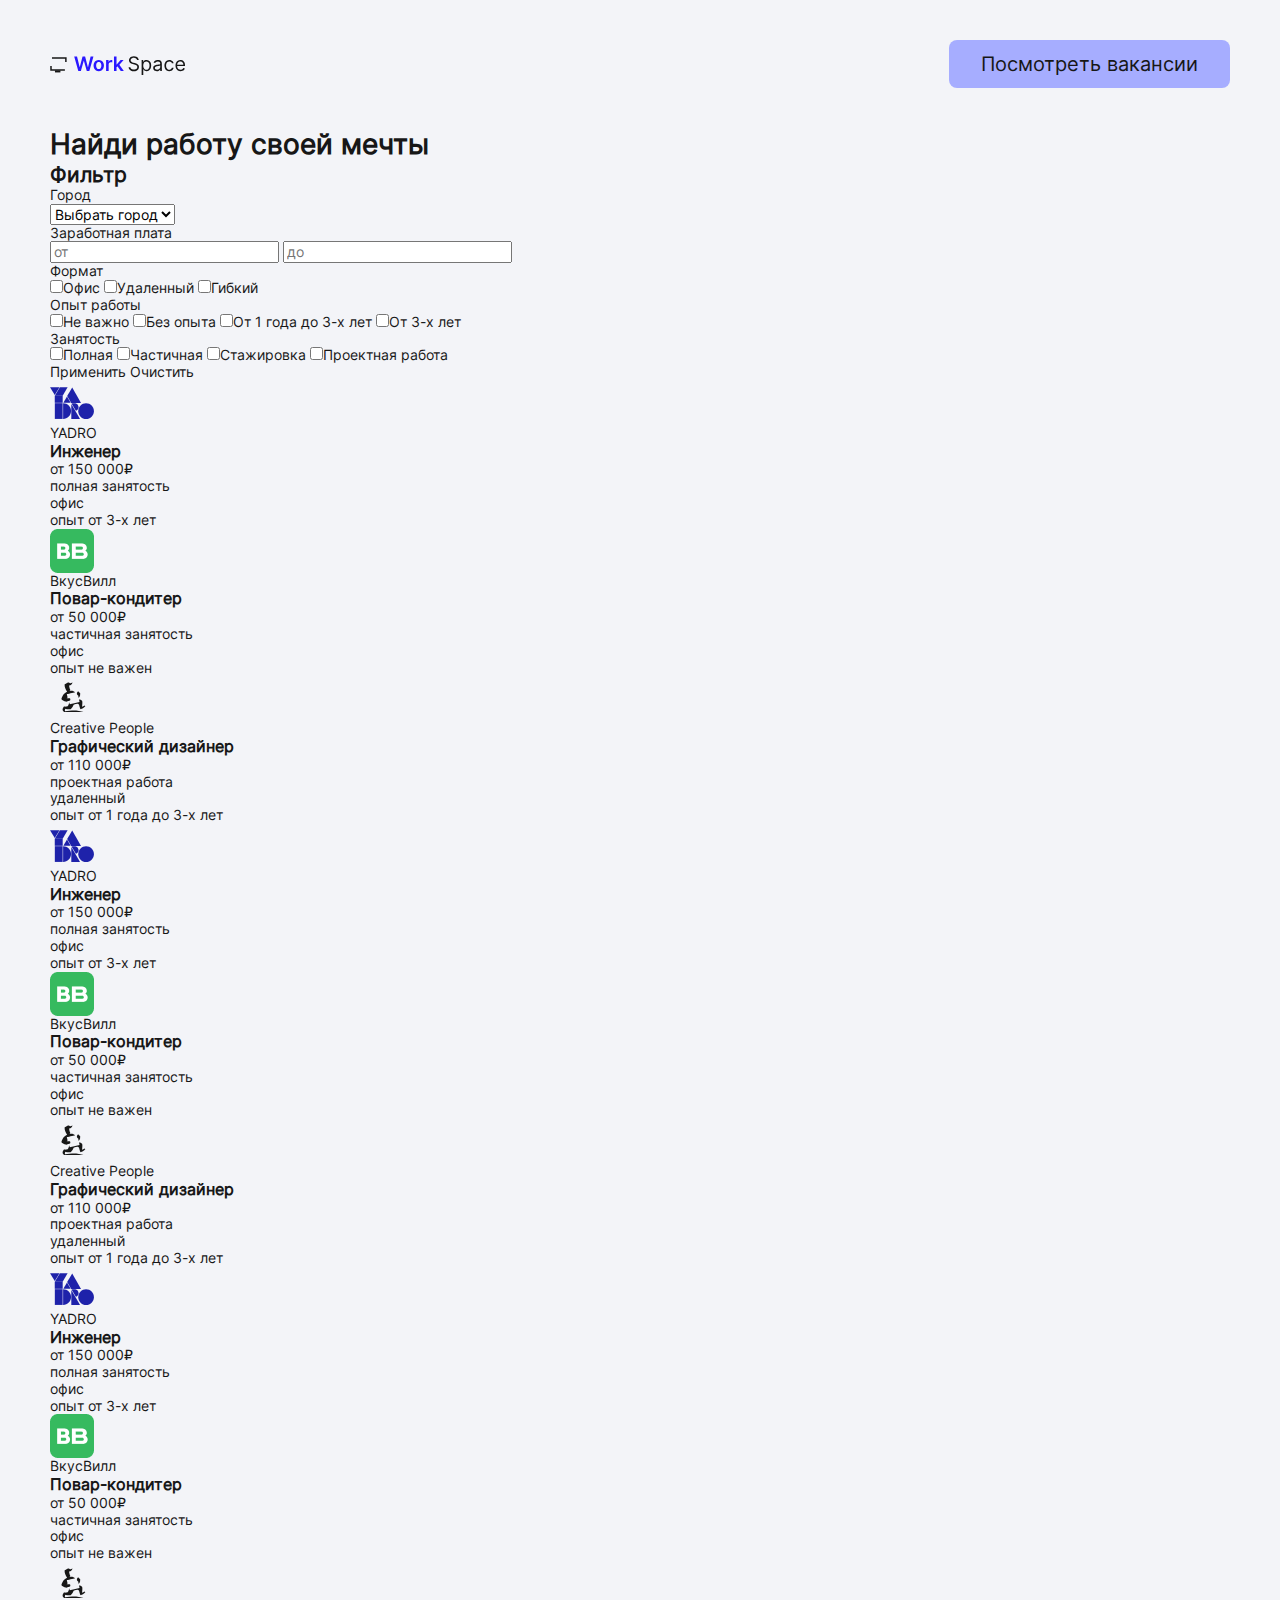
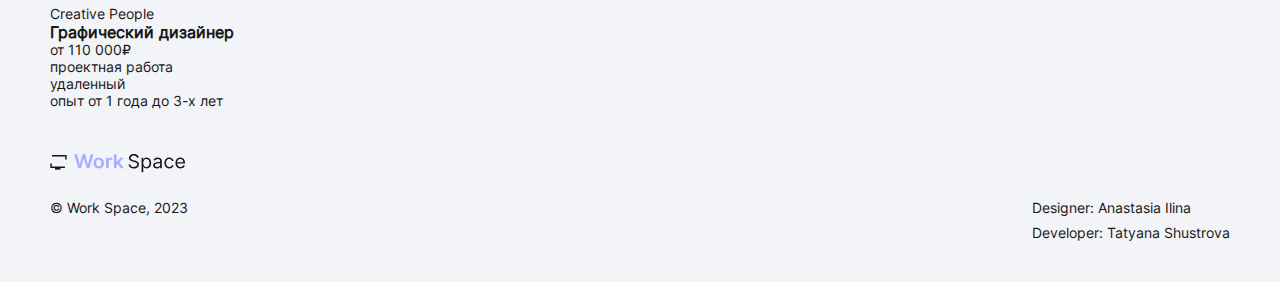
==== index.html @ 15d84088 "first commit" ====
<!DOCTYPE html>
<html lang="en">
<head>
  <meta charset="UTF-8">
  <meta name="viewport" content="width=device-width, initial-scale=1.0">
  <title>Work Space - Найди работу своей мечты</title>
  <link rel="preload" href="./fonts/inter-regular.woff" as="font" crossorigin>
  <link rel="preload" href="./fonts/inter-regular.woff2" as="font" crossorigin>
  <link rel="stylesheet" href="./css/style.css">
  <link rel="stylesheet" href="./js/script.js" defer>
</head>
<body>

  <header class="header">
    <div class="container header__container">
      <img class="header__logo" src="./img/logo.svg" alt="Логотип WorkSpace" width="137" height="24">
      <a class="header__link" href="#vacancies">Посмотреть вакансии</a>
    </div>
  </header>

  <main>
    <section class="hero">
      <div class="container hero__container">
        <h1 class="hero__title">Найди работу <span class="blue-text">своей мечты</span></h1>
      </div>
    </section>

    <div class="vacancies" id="vacancies">
      <div class="container vacancies__container">
        <section class="vacancies__filter filter">
          <h2 class="filter__title">Фильтр</h2>

          <form class="filter__form">
            <fieldset class="filter__fieldset">
              <legend class="filter__legend">Город</legend>
              <select class="filter__select" name="city" id="city">
                <option value="">Выбрать город</option>
                <option>Москва</option>
                <option>Орел</option>
                <option>Королев</option>
                <option>Иркутск</option>
                <option>Калининград</option>
              </select>
            </fieldset>

            <fieldset class="filter__fieldset">
              <legend class="filter__legend">Заработная плата</legend>
              <div class="filter__range">
                <input class="filter__input" type="number" name="pay-from" placeholder="от">
                <input class="filter__input" type="number" name="pay-to" placeholder="до">
              </div>
            </fieldset>

            <div class="filter__checkboxes">
              <fieldset class="filter__fieldset">
                <legend class="filter__legend">Формат</legend>

                <label class="filter__label checkbox">
                  <input class="checkbox__input" type="checkbox" name="format" value="Офис">Офис
                </label>
                <label class="filter__label checkbox">
                  <input class="checkbox__input" type="checkbox" name="format" value="Удаленный">Удаленный
                </label>
                <label class="filter__label checkbox">
                  <input class="checkbox__input" type="checkbox" name="format" value="Гибкий">Гибкий
                </label>
              </fieldset>
  
              <fieldset class="filter__fieldset">
                <legend class="filter__legend">Опыт работы</legend>
  
                <label class="filter__label checkbox">
                  <input class="checkbox__input" type="checkbox" name="experience" value="Не важно">Не важно
                </label>
                <label class="filter__label checkbox">
                  <input class="checkbox__input" type="checkbox" name="experience" value="Без опыта">Без опыта
                </label>
                <label class="filter__label checkbox">
                  <input class="checkbox__input" type="checkbox" name="experience" value="От 1 года до 3-х лет">От 1 года до 3-х лет
                </label>
                <label class="filter__label checkbox">
                  <input class="checkbox__input" type="checkbox" name="experience" value="От 3-х лет">От 3-х лет
                </label>
              </fieldset>
              
              <fieldset class="filter__fieldset">
                <legend class="filter__legend">Занятость</legend>
  
                <label class="filter__label checkbox">
                  <input class="checkbox__input" type="checkbox" name="type" value="Полная">Полная
                </label>
                <label class="filter__label checkbox">
                  <input class="checkbox__input" type="checkbox" name="type" value="Частичная">Частичная
                </label>
                <label class="filter__label checkbox">
                  <input class="checkbox__input" type="checkbox" name="type" value="Стажировка">Стажировка
                </label>
                <label class="filter__label checkbox">
                  <input class="checkbox__input" type="checkbox" name="type" value="Проектная работа">Проектная работа
                </label>
              </fieldset>
            </div>

            <div class="filter__btns">
              <button class="filter__btn" type="submit">Применить</button>
              <button class="filter__reset" type="reset">Очистить</button>
            </div>
          </form>
        </section>

        <section class="vacancies__cards cards">
          <h2 class="cards__title visualy-hidden">Список вакансий</h2>

          <ul class="cards__list">
            <li class="cards__item">
              <article class="vacancy" tabindex="0">
                <img class="vacancy__img" src="./img/yadro.svg" alt="Логотип компании Yadro">
                <p class="vacancy__company">YADRO</p>
                <h3 class="vacancy__title">Инженер</h3>

                <ul class="vacancy__fields">
                  <li class="vacancy__field">от 150 000₽</li>
                  <li class="vacancy__field">полная занятость</li>
                  <li class="vacancy__field">офис</li>
                  <li class="vacancy__field">опыт от 3-х лет</li>
                </ul>
              </article>
            </li>

            <li class="cards__item">
              <article class="vacancy" tabindex="0">
                <img class="vacancy__img" src="./img/vv.png" alt="Логотип компании ВкусВилл">
                <p class="vacancy__company">ВкусВилл</p>
                <h3 class="vacancy__title">Повар-кондитер</h3>

                <ul class="vacancy__fields">
                  <li class="vacancy__field">от 50 000₽</li>
                  <li class="vacancy__field">частичная занятость</li>
                  <li class="vacancy__field">офис</li>
                  <li class="vacancy__field">опыт не важен</li>
                </ul>
              </article>
            </li>
            
            <li class="cards__item">
              <article class="vacancy" tabindex="0">
                <img class="vacancy__img" src="./img/creative.svg" alt="Логотип компании Creative People">
                <p class="vacancy__company">Creative People</p>
                <h3 class="vacancy__title">Графический дизайнер</h3>

                <ul class="vacancy__fields">
                  <li class="vacancy__field">от 110 000₽</li>
                  <li class="vacancy__field">проектная работа</li>
                  <li class="vacancy__field">удаленный</li>
                  <li class="vacancy__field">опыт от 1 года до 3-х лет</li>
                </ul>
              </article>
            </li>

            <li class="cards__item">
              <article class="vacancy" tabindex="0">
                <img class="vacancy__img" src="./img/yadro.svg" alt="Логотип компании Yadro">
                <p class="vacancy__company">YADRO</p>
                <h3 class="vacancy__title">Инженер</h3>

                <ul class="vacancy__fields">
                  <li class="vacancy__field">от 150 000₽</li>
                  <li class="vacancy__field">полная занятость</li>
                  <li class="vacancy__field">офис</li>
                  <li class="vacancy__field">опыт от 3-х лет</li>
                </ul>
              </article>
            </li>

            <li class="cards__item">
              <article class="vacancy" tabindex="0">
                <img class="vacancy__img" src="./img/vv.png" alt="Логотип компании ВкусВилл">
                <p class="vacancy__company">ВкусВилл</p>
                <h3 class="vacancy__title">Повар-кондитер</h3>

                <ul class="vacancy__fields">
                  <li class="vacancy__field">от 50 000₽</li>
                  <li class="vacancy__field">частичная занятость</li>
                  <li class="vacancy__field">офис</li>
                  <li class="vacancy__field">опыт не важен</li>
                </ul>
              </article>
            </li>
            
            <li class="cards__item">
              <article class="vacancy" tabindex="0">
                <img class="vacancy__img" src="./img/creative.svg" alt="Логотип компании Creative People">
                <p class="vacancy__company">Creative People</p>
                <h3 class="vacancy__title">Графический дизайнер</h3>

                <ul class="vacancy__fields">
                  <li class="vacancy__field">от 110 000₽</li>
                  <li class="vacancy__field">проектная работа</li>
                  <li class="vacancy__field">удаленный</li>
                  <li class="vacancy__field">опыт от 1 года до 3-х лет</li>
                </ul>
              </article>
            </li>

            <li class="cards__item">
              <article class="vacancy" tabindex="0">
                <img class="vacancy__img" src="./img/yadro.svg" alt="Логотип компании Yadro">
                <p class="vacancy__company">YADRO</p>
                <h3 class="vacancy__title">Инженер</h3>

                <ul class="vacancy__fields">
                  <li class="vacancy__field">от 150 000₽</li>
                  <li class="vacancy__field">полная занятость</li>
                  <li class="vacancy__field">офис</li>
                  <li class="vacancy__field">опыт от 3-х лет</li>
                </ul>
              </article>
            </li>

            <li class="cards__item">
              <article class="vacancy" tabindex="0">
                <img class="vacancy__img" src="./img/vv.png" alt="Логотип компании ВкусВилл">
                <p class="vacancy__company">ВкусВилл</p>
                <h3 class="vacancy__title">Повар-кондитер</h3>

                <ul class="vacancy__fields">
                  <li class="vacancy__field">от 50 000₽</li>
                  <li class="vacancy__field">частичная занятость</li>
                  <li class="vacancy__field">офис</li>
                  <li class="vacancy__field">опыт не важен</li>
                </ul>
              </article>
            </li>
            
            <li class="cards__item">
              <article class="vacancy" tabindex="0">
                <img class="vacancy__img" src="./img/creative.svg" alt="Логотип компании Creative People">
                <p class="vacancy__company">Creative People</p>
                <h3 class="vacancy__title">Графический дизайнер</h3>

                <ul class="vacancy__fields">
                  <li class="vacancy__field">от 110 000₽</li>
                  <li class="vacancy__field">проектная работа</li>
                  <li class="vacancy__field">удаленный</li>
                  <li class="vacancy__field">опыт от 1 года до 3-х лет</li>
                </ul>
              </article>
            </li>
          </ul>
        </section>
      </div>
    </div>
  </main>

  <footer class="footer">
    <div class="container footer__container">
      <img class="footer__logo" src="./img/footer-logo.svg" alt="Логотип WorkSpace" width="137" height="24">
      <p class="footer__copyright">© Work Space, 2023</p>
      <ul class="footer__contacts">
        <li class="footer__contact">Designer: 
          <a class="footer__link" href="#!">Anastasia Ilina</a>
        </li>
        <li class="footer__contact">Developer: 
          <a class="footer__link" href="#!">Tatyana Shustrova</a>
        </li>
      </ul>
    </div>
  </footer>
  
</body>
</html>
---- css/style.css ----
@import url(./normalize.css);

@font-face {
  font-family: Inter;
  font-weight: 400;
  src: url(./../fonts/inter-regular.woff2) format(woff2),
    url(./../fonts/inter-regular.woff) format(woff);
  display: swap;
}

html {
  position: relative;
  box-sizing: border-box;
}

*, *::before, *::after {
  box-sizing: inherit;
}

body {
  min-width: 320px;
  min-height: 100vh;
  background-color: #F3F4F8;
  font-family: Inter, sans-serif;
  font-size: 14px;
  line-height: 1.2;
  color: #171717;
}

h1, h2, h3, p {
  margin: 0;
}
img, svg {
  display: block;
  max-width: 100%;
  max-height: 100%;
  height: auto;
}
button {
  padding: 0;
  cursor: pointer;
  border: none;
  background-color: transparent;
  outline: none;
  font: inherit;
  color: inherit;
}
a {
  text-decoration: none;
  color: inherit;
}
a, button {
  transition: 0.3s;
}
ul {
  margin: 0;
  padding: 0;
  list-style: none;
}
fieldset {
  margin: 0;
  padding: 0;
  border: none;
}
.visualy-hidden {
  position: fixed;
  transform: scale(0);
}
.container {
  --width: 1180px;
  --padding: 30px;
  max-width: calc(var(--width) + var(--padding) * 2);
  padding: 0 var(--padding);
  margin: 0 auto;
}

.header {
  padding: 40px 0;
}
.header__container {
  display: flex;
  justify-content: space-between;
  gap: 20px;
}
.header__logo {
  width: 137px;
}
.header__link {
  padding: 10px 30px;
  background-color: #A6ADFF;
  border-radius: 8px;
  border: 2px solid transparent;
  font-size: 20px;
}
.header__link:hover {
  background-color: #2A18FF;
  color: #fff;
}
.header__link:focus-visible {
  border: 2px solid #4F58BE;
}
.header__link:disabled {
  background-color: #EEEEF4;
  cursor: no-drop;
}
.footer {
  padding: 40px 0;
}
.footer__container {
  display: grid;
  grid-template-areas: 
  'logo .'
  'copyright contacts';
  gap: 27px;
}
.footer__logo {
  grid-area: logo;
  width: 137px;
}
.footer__copyright {
  grid-area: copyright;
}
.footer__contacts {
  grid-area: contacts;
  justify-self: end;
}
.footer__contact + .footer__contact {
  margin-top: 8px;
}
.footer__link:hover {
  color: #2A18FF;
}
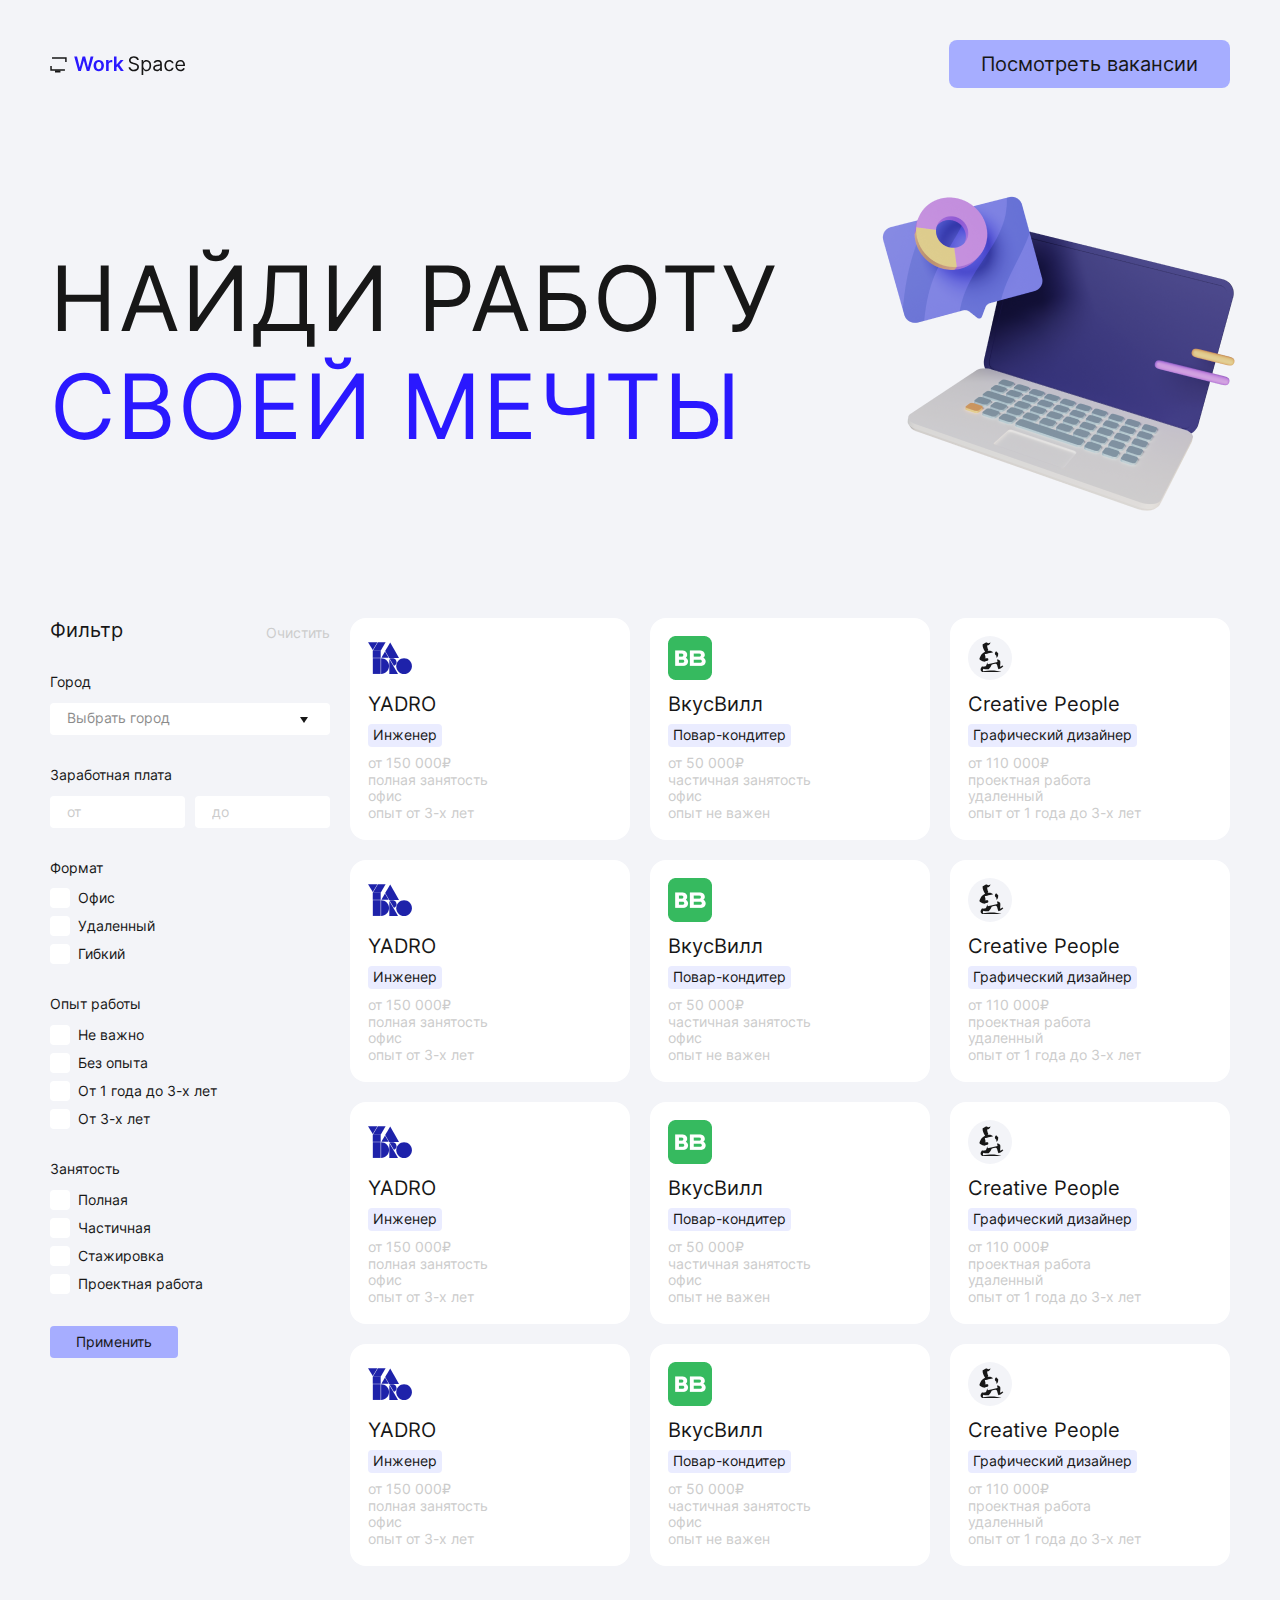
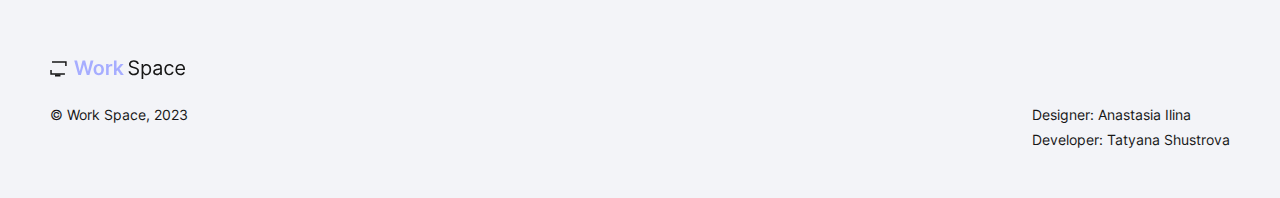
==== commit 3cd5b15f: "styles + modal" ====
--- a/index.html
+++ b/index.html
@@ -4,10 +4,10 @@
   <meta charset="UTF-8">
   <meta name="viewport" content="width=device-width, initial-scale=1.0">
   <title>Work Space - Найди работу своей мечты</title>
-  <link rel="preload" href="./fonts/inter-regular.woff" as="font" crossorigin>
-  <link rel="preload" href="./fonts/inter-regular.woff2" as="font" crossorigin>
-  <link rel="stylesheet" href="./css/style.css">
-  <link rel="stylesheet" href="./js/script.js" defer>
+  <link rel="preload" href="./fonts/inter-regular.woff2" as="font" type="font/woff2" crossorigin>
+  <link rel="stylesheet" href="./index.css">
+  <script src="./js/choices.min.js" defer></script>
+  <script src="./js/script.js" defer></script>
 </head>
 <body>
 
@@ -27,6 +27,8 @@
 
     <div class="vacancies" id="vacancies">
       <div class="container vacancies__container">
+        <button class="vacancies__filter-btn">Фильтр</button>
+
         <section class="vacancies__filter filter">
           <h2 class="filter__title">Фильтр</h2>
 
@@ -109,9 +111,54 @@
         </section>
 
         <section class="vacancies__cards cards">
-          <h2 class="cards__title visualy-hidden">Список вакансий</h2>
+          <h2 class="cards__title visually-hidden">Список вакансий</h2>
 
           <ul class="cards__list">
+            <li class="cards__item">
+              <article class="vacancy" tabindex="0">
+                <img class="vacancy__img" src="./img/yadro.svg" alt="Логотип компании Yadro">
+                <p class="vacancy__company">YADRO</p>
+                <h3 class="vacancy__title">Инженер</h3>
+
+                <ul class="vacancy__fields">
+                  <li class="vacancy__field">от 150 000₽</li>
+                  <li class="vacancy__field">полная занятость</li>
+                  <li class="vacancy__field">офис</li>
+                  <li class="vacancy__field">опыт от 3-х лет</li>
+                </ul>
+              </article>
+            </li>
+
+            <li class="cards__item">
+              <article class="vacancy" tabindex="0">
+                <img class="vacancy__img" src="./img/vv.png" alt="Логотип компании ВкусВилл">
+                <p class="vacancy__company">ВкусВилл</p>
+                <h3 class="vacancy__title">Повар-кондитер</h3>
+
+                <ul class="vacancy__fields">
+                  <li class="vacancy__field">от 50 000₽</li>
+                  <li class="vacancy__field">частичная занятость</li>
+                  <li class="vacancy__field">офис</li>
+                  <li class="vacancy__field">опыт не важен</li>
+                </ul>
+              </article>
+            </li>
+            
+            <li class="cards__item">
+              <article class="vacancy" tabindex="0">
+                <img class="vacancy__img" src="./img/creative.svg" alt="Логотип компании Creative People">
+                <p class="vacancy__company">Creative People</p>
+                <h3 class="vacancy__title">Графический дизайнер</h3>
+
+                <ul class="vacancy__fields">
+                  <li class="vacancy__field">от 110 000₽</li>
+                  <li class="vacancy__field">проектная работа</li>
+                  <li class="vacancy__field">удаленный</li>
+                  <li class="vacancy__field">опыт от 1 года до 3-х лет</li>
+                </ul>
+              </article>
+            </li>
+
             <li class="cards__item">
               <article class="vacancy" tabindex="0">
                 <img class="vacancy__img" src="./img/yadro.svg" alt="Логотип компании Yadro">
@@ -255,7 +302,7 @@
   <footer class="footer">
     <div class="container footer__container">
       <img class="footer__logo" src="./img/footer-logo.svg" alt="Логотип WorkSpace" width="137" height="24">
-      <p class="footer__copyright">© Work Space, 2023</p>
+      <p class="footer__copyright">&copy; Work Space, 2023</p>
       <ul class="footer__contacts">
         <li class="footer__contact">Designer: 
           <a class="footer__link" href="#!">Anastasia Ilina</a>
@@ -266,6 +313,40 @@
       </ul>
     </div>
   </footer>
+
+  <div class="modal">
+    <div class="modal__body about">
+      <div class="about">
+        <div class="about__head">
+          <img class="about__logo" src="./img/creative.svg" alt="Логотип компании Creative People">
+          <div class="about__company-wrap">
+            <p class="about__company">Creative People</p>
+            <p class="about__title">Графический дизайнер</p>
+          </div>
+        </div>
+        <div class="about__body">
+          <div class="about__description">
+            <p class="about__text">Привет. Мы&nbsp;в&nbsp;CreativePeople ищем middle графического дизайнера в&nbsp;свою дизайн команду. Удаленно, из&nbsp;любой точки нашей страны, где у&nbsp;вас будет хороший интернет. Опыт работы в&nbsp;разработке логотипов, фирменных стилей обязателен.</p>
+            <p class="about__text">У&nbsp;нас в&nbsp;портфолио много крупных российских компаний, с&nbsp;некоторыми мы&nbsp;работаем уже много лет и&nbsp;делаем самые разные проекты, от&nbsp;сайтов до&nbsp;мобильных приложений.</p>
+          </div>
+          <ul class="about__parameters">
+            <li class="about__parameter">от 110 000₽</li>
+            <li class="about__parameter">проектная работа</li>
+            <li class="about__parameter">удаленный</li>
+            <li class="about__parameter">опыт от 1 года до 3-х лет</li>
+            <li class="about__parameter">Москва</li>
+          </ul>
+        </div>
+        <p class="about__text-resume">Отправляйте резюме на <a class="about__link" href="mailto:CreativePeople@gmail.com">CreativePeople@gmail.com</a></p>
+      </div>
+
+      <button class="modal__close" aria-label="Закрыть модальное окно">
+        <svg width="20" height="20" viewBox="0 0 20 20" fill="none" xmlns="http://www.w3.org/2000/svg">
+          <path d="M10.7831 10L15.3887 5.39444C15.4797 5.28816 15.5272 5.15145 15.5218 5.01163C15.5164 4.87181 15.4585 4.73918 15.3595 4.64024C15.2606 4.5413 15.128 4.48334 14.9881 4.47794C14.8483 4.47254 14.7116 4.52009 14.6053 4.61111L9.99977 9.21666L5.39421 4.60555C5.2896 4.50094 5.14771 4.44217 4.99977 4.44217C4.85182 4.44217 4.70994 4.50094 4.60532 4.60555C4.50071 4.71017 4.44194 4.85205 4.44194 5C4.44194 5.14794 4.50071 5.28983 4.60532 5.39444L9.21643 10L4.60532 14.6056C4.54717 14.6554 4.49993 14.7166 4.46659 14.7856C4.43324 14.8545 4.4145 14.9296 4.41155 15.0061C4.40859 15.0826 4.42148 15.1589 4.44941 15.2302C4.47734 15.3015 4.51971 15.3662 4.57385 15.4204C4.62799 15.4745 4.69274 15.5169 4.76403 15.5448C4.83532 15.5727 4.91162 15.5856 4.98813 15.5827C5.06464 15.5797 5.13972 15.561 5.20864 15.5276C5.27757 15.4943 5.33885 15.447 5.38866 15.3889L9.99977 10.7833L14.6053 15.3889C14.7116 15.4799 14.8483 15.5275 14.9881 15.5221C15.128 15.5167 15.2606 15.4587 15.3595 15.3598C15.4585 15.2608 15.5164 15.1282 15.5218 14.9884C15.5272 14.8485 15.4797 14.7118 15.3887 14.6056L10.7831 10Z" fill="currentColor"/>
+        </svg>
+      </button>
+    </div>
+  </div>
   
 </body>
 </html>--- a/index.css
+++ b/index.css
@@ -0,0 +1,13 @@
+@import url(./css/normalize.css);
+@import url(./css/choices.min.css);
+@import url(./css/style.css);
+@import url(./css/header.css);
+@import url(./css/hero.css);
+@import url(./css/vacancies.css);
+@import url(./css/filter.css);
+@import url(./css/choices.css);
+@import url(./css/checkbox.css);
+@import url(./css/cards.css);
+@import url(./css/vacancy.css);
+@import url(./css/footer.css);
+@import url(./css/modal.css);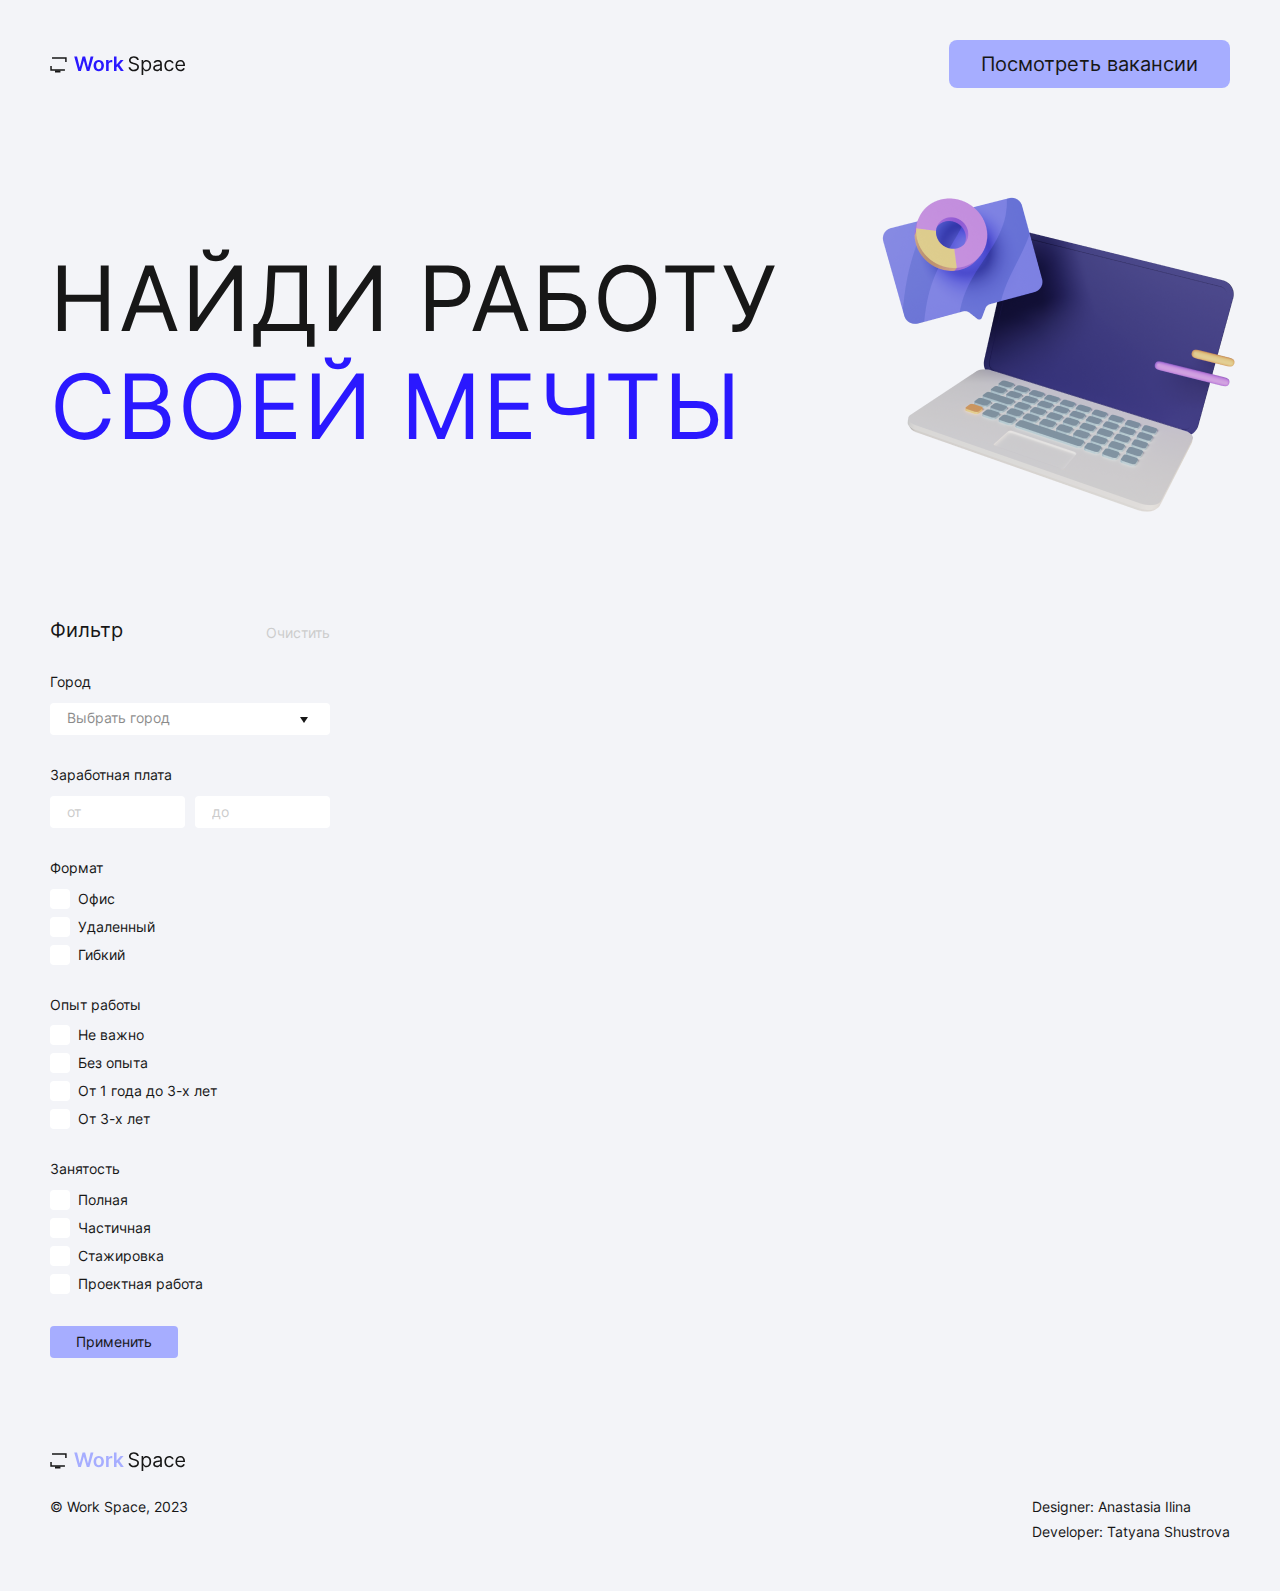
==== commit 92dfa0db: "JS (вывод города в фильтр, рендер карточек, рендер модального окна + правки в CSS" ====
--- a/index.html
+++ b/index.html
@@ -37,11 +37,7 @@
               <legend class="filter__legend">Город</legend>
               <select class="filter__select" name="city" id="city">
                 <option value="">Выбрать город</option>
-                <option>Москва</option>
-                <option>Орел</option>
-                <option>Королев</option>
-                <option>Иркутск</option>
-                <option>Калининград</option>
+                <!-- Загрузка с сервера -->
               </select>
             </fieldset>
 
@@ -114,185 +110,7 @@
           <h2 class="cards__title visually-hidden">Список вакансий</h2>
 
           <ul class="cards__list">
-            <li class="cards__item">
-              <article class="vacancy" tabindex="0">
-                <img class="vacancy__img" src="./img/yadro.svg" alt="Логотип компании Yadro">
-                <p class="vacancy__company">YADRO</p>
-                <h3 class="vacancy__title">Инженер</h3>
-
-                <ul class="vacancy__fields">
-                  <li class="vacancy__field">от 150 000₽</li>
-                  <li class="vacancy__field">полная занятость</li>
-                  <li class="vacancy__field">офис</li>
-                  <li class="vacancy__field">опыт от 3-х лет</li>
-                </ul>
-              </article>
-            </li>
-
-            <li class="cards__item">
-              <article class="vacancy" tabindex="0">
-                <img class="vacancy__img" src="./img/vv.png" alt="Логотип компании ВкусВилл">
-                <p class="vacancy__company">ВкусВилл</p>
-                <h3 class="vacancy__title">Повар-кондитер</h3>
-
-                <ul class="vacancy__fields">
-                  <li class="vacancy__field">от 50 000₽</li>
-                  <li class="vacancy__field">частичная занятость</li>
-                  <li class="vacancy__field">офис</li>
-                  <li class="vacancy__field">опыт не важен</li>
-                </ul>
-              </article>
-            </li>
-            
-            <li class="cards__item">
-              <article class="vacancy" tabindex="0">
-                <img class="vacancy__img" src="./img/creative.svg" alt="Логотип компании Creative People">
-                <p class="vacancy__company">Creative People</p>
-                <h3 class="vacancy__title">Графический дизайнер</h3>
-
-                <ul class="vacancy__fields">
-                  <li class="vacancy__field">от 110 000₽</li>
-                  <li class="vacancy__field">проектная работа</li>
-                  <li class="vacancy__field">удаленный</li>
-                  <li class="vacancy__field">опыт от 1 года до 3-х лет</li>
-                </ul>
-              </article>
-            </li>
-
-            <li class="cards__item">
-              <article class="vacancy" tabindex="0">
-                <img class="vacancy__img" src="./img/yadro.svg" alt="Логотип компании Yadro">
-                <p class="vacancy__company">YADRO</p>
-                <h3 class="vacancy__title">Инженер</h3>
-
-                <ul class="vacancy__fields">
-                  <li class="vacancy__field">от 150 000₽</li>
-                  <li class="vacancy__field">полная занятость</li>
-                  <li class="vacancy__field">офис</li>
-                  <li class="vacancy__field">опыт от 3-х лет</li>
-                </ul>
-              </article>
-            </li>
-
-            <li class="cards__item">
-              <article class="vacancy" tabindex="0">
-                <img class="vacancy__img" src="./img/vv.png" alt="Логотип компании ВкусВилл">
-                <p class="vacancy__company">ВкусВилл</p>
-                <h3 class="vacancy__title">Повар-кондитер</h3>
-
-                <ul class="vacancy__fields">
-                  <li class="vacancy__field">от 50 000₽</li>
-                  <li class="vacancy__field">частичная занятость</li>
-                  <li class="vacancy__field">офис</li>
-                  <li class="vacancy__field">опыт не важен</li>
-                </ul>
-              </article>
-            </li>
-            
-            <li class="cards__item">
-              <article class="vacancy" tabindex="0">
-                <img class="vacancy__img" src="./img/creative.svg" alt="Логотип компании Creative People">
-                <p class="vacancy__company">Creative People</p>
-                <h3 class="vacancy__title">Графический дизайнер</h3>
-
-                <ul class="vacancy__fields">
-                  <li class="vacancy__field">от 110 000₽</li>
-                  <li class="vacancy__field">проектная работа</li>
-                  <li class="vacancy__field">удаленный</li>
-                  <li class="vacancy__field">опыт от 1 года до 3-х лет</li>
-                </ul>
-              </article>
-            </li>
-
-            <li class="cards__item">
-              <article class="vacancy" tabindex="0">
-                <img class="vacancy__img" src="./img/yadro.svg" alt="Логотип компании Yadro">
-                <p class="vacancy__company">YADRO</p>
-                <h3 class="vacancy__title">Инженер</h3>
-
-                <ul class="vacancy__fields">
-                  <li class="vacancy__field">от 150 000₽</li>
-                  <li class="vacancy__field">полная занятость</li>
-                  <li class="vacancy__field">офис</li>
-                  <li class="vacancy__field">опыт от 3-х лет</li>
-                </ul>
-              </article>
-            </li>
-
-            <li class="cards__item">
-              <article class="vacancy" tabindex="0">
-                <img class="vacancy__img" src="./img/vv.png" alt="Логотип компании ВкусВилл">
-                <p class="vacancy__company">ВкусВилл</p>
-                <h3 class="vacancy__title">Повар-кондитер</h3>
-
-                <ul class="vacancy__fields">
-                  <li class="vacancy__field">от 50 000₽</li>
-                  <li class="vacancy__field">частичная занятость</li>
-                  <li class="vacancy__field">офис</li>
-                  <li class="vacancy__field">опыт не важен</li>
-                </ul>
-              </article>
-            </li>
-            
-            <li class="cards__item">
-              <article class="vacancy" tabindex="0">
-                <img class="vacancy__img" src="./img/creative.svg" alt="Логотип компании Creative People">
-                <p class="vacancy__company">Creative People</p>
-                <h3 class="vacancy__title">Графический дизайнер</h3>
-
-                <ul class="vacancy__fields">
-                  <li class="vacancy__field">от 110 000₽</li>
-                  <li class="vacancy__field">проектная работа</li>
-                  <li class="vacancy__field">удаленный</li>
-                  <li class="vacancy__field">опыт от 1 года до 3-х лет</li>
-                </ul>
-              </article>
-            </li>
-
-            <li class="cards__item">
-              <article class="vacancy" tabindex="0">
-                <img class="vacancy__img" src="./img/yadro.svg" alt="Логотип компании Yadro">
-                <p class="vacancy__company">YADRO</p>
-                <h3 class="vacancy__title">Инженер</h3>
-
-                <ul class="vacancy__fields">
-                  <li class="vacancy__field">от 150 000₽</li>
-                  <li class="vacancy__field">полная занятость</li>
-                  <li class="vacancy__field">офис</li>
-                  <li class="vacancy__field">опыт от 3-х лет</li>
-                </ul>
-              </article>
-            </li>
-
-            <li class="cards__item">
-              <article class="vacancy" tabindex="0">
-                <img class="vacancy__img" src="./img/vv.png" alt="Логотип компании ВкусВилл">
-                <p class="vacancy__company">ВкусВилл</p>
-                <h3 class="vacancy__title">Повар-кондитер</h3>
-
-                <ul class="vacancy__fields">
-                  <li class="vacancy__field">от 50 000₽</li>
-                  <li class="vacancy__field">частичная занятость</li>
-                  <li class="vacancy__field">офис</li>
-                  <li class="vacancy__field">опыт не важен</li>
-                </ul>
-              </article>
-            </li>
-            
-            <li class="cards__item">
-              <article class="vacancy" tabindex="0">
-                <img class="vacancy__img" src="./img/creative.svg" alt="Логотип компании Creative People">
-                <p class="vacancy__company">Creative People</p>
-                <h3 class="vacancy__title">Графический дизайнер</h3>
-
-                <ul class="vacancy__fields">
-                  <li class="vacancy__field">от 110 000₽</li>
-                  <li class="vacancy__field">проектная работа</li>
-                  <li class="vacancy__field">удаленный</li>
-                  <li class="vacancy__field">опыт от 1 года до 3-х лет</li>
-                </ul>
-              </article>
-            </li>
+            <!-- Выгрузка с сервера -->
           </ul>
         </section>
       </div>
@@ -313,40 +131,6 @@
       </ul>
     </div>
   </footer>
-
-  <div class="modal">
-    <div class="modal__body about">
-      <div class="about">
-        <div class="about__head">
-          <img class="about__logo" src="./img/creative.svg" alt="Логотип компании Creative People">
-          <div class="about__company-wrap">
-            <p class="about__company">Creative People</p>
-            <p class="about__title">Графический дизайнер</p>
-          </div>
-        </div>
-        <div class="about__body">
-          <div class="about__description">
-            <p class="about__text">Привет. Мы&nbsp;в&nbsp;CreativePeople ищем middle графического дизайнера в&nbsp;свою дизайн команду. Удаленно, из&nbsp;любой точки нашей страны, где у&nbsp;вас будет хороший интернет. Опыт работы в&nbsp;разработке логотипов, фирменных стилей обязателен.</p>
-            <p class="about__text">У&nbsp;нас в&nbsp;портфолио много крупных российских компаний, с&nbsp;некоторыми мы&nbsp;работаем уже много лет и&nbsp;делаем самые разные проекты, от&nbsp;сайтов до&nbsp;мобильных приложений.</p>
-          </div>
-          <ul class="about__parameters">
-            <li class="about__parameter">от 110 000₽</li>
-            <li class="about__parameter">проектная работа</li>
-            <li class="about__parameter">удаленный</li>
-            <li class="about__parameter">опыт от 1 года до 3-х лет</li>
-            <li class="about__parameter">Москва</li>
-          </ul>
-        </div>
-        <p class="about__text-resume">Отправляйте резюме на <a class="about__link" href="mailto:CreativePeople@gmail.com">CreativePeople@gmail.com</a></p>
-      </div>
-
-      <button class="modal__close" aria-label="Закрыть модальное окно">
-        <svg width="20" height="20" viewBox="0 0 20 20" fill="none" xmlns="http://www.w3.org/2000/svg">
-          <path d="M10.7831 10L15.3887 5.39444C15.4797 5.28816 15.5272 5.15145 15.5218 5.01163C15.5164 4.87181 15.4585 4.73918 15.3595 4.64024C15.2606 4.5413 15.128 4.48334 14.9881 4.47794C14.8483 4.47254 14.7116 4.52009 14.6053 4.61111L9.99977 9.21666L5.39421 4.60555C5.2896 4.50094 5.14771 4.44217 4.99977 4.44217C4.85182 4.44217 4.70994 4.50094 4.60532 4.60555C4.50071 4.71017 4.44194 4.85205 4.44194 5C4.44194 5.14794 4.50071 5.28983 4.60532 5.39444L9.21643 10L4.60532 14.6056C4.54717 14.6554 4.49993 14.7166 4.46659 14.7856C4.43324 14.8545 4.4145 14.9296 4.41155 15.0061C4.40859 15.0826 4.42148 15.1589 4.44941 15.2302C4.47734 15.3015 4.51971 15.3662 4.57385 15.4204C4.62799 15.4745 4.69274 15.5169 4.76403 15.5448C4.83532 15.5727 4.91162 15.5856 4.98813 15.5827C5.06464 15.5797 5.13972 15.561 5.20864 15.5276C5.27757 15.4943 5.33885 15.447 5.38866 15.3889L9.99977 10.7833L14.6053 15.3889C14.7116 15.4799 14.8483 15.5275 14.9881 15.5221C15.128 15.5167 15.2606 15.4587 15.3595 15.3598C15.4585 15.2608 15.5164 15.1282 15.5218 14.9884C15.5272 14.8485 15.4797 14.7118 15.3887 14.6056L10.7831 10Z" fill="currentColor"/>
-        </svg>
-      </button>
-    </div>
-  </div>
   
 </body>
 </html>--- a/index.css
+++ b/index.css
@@ -10,4 +10,5 @@
 @import url(./css/cards.css);
 @import url(./css/vacancy.css);
 @import url(./css/footer.css);
-@import url(./css/modal.css);+@import url(./css/modal.css);
+@import url(./css/detail.css);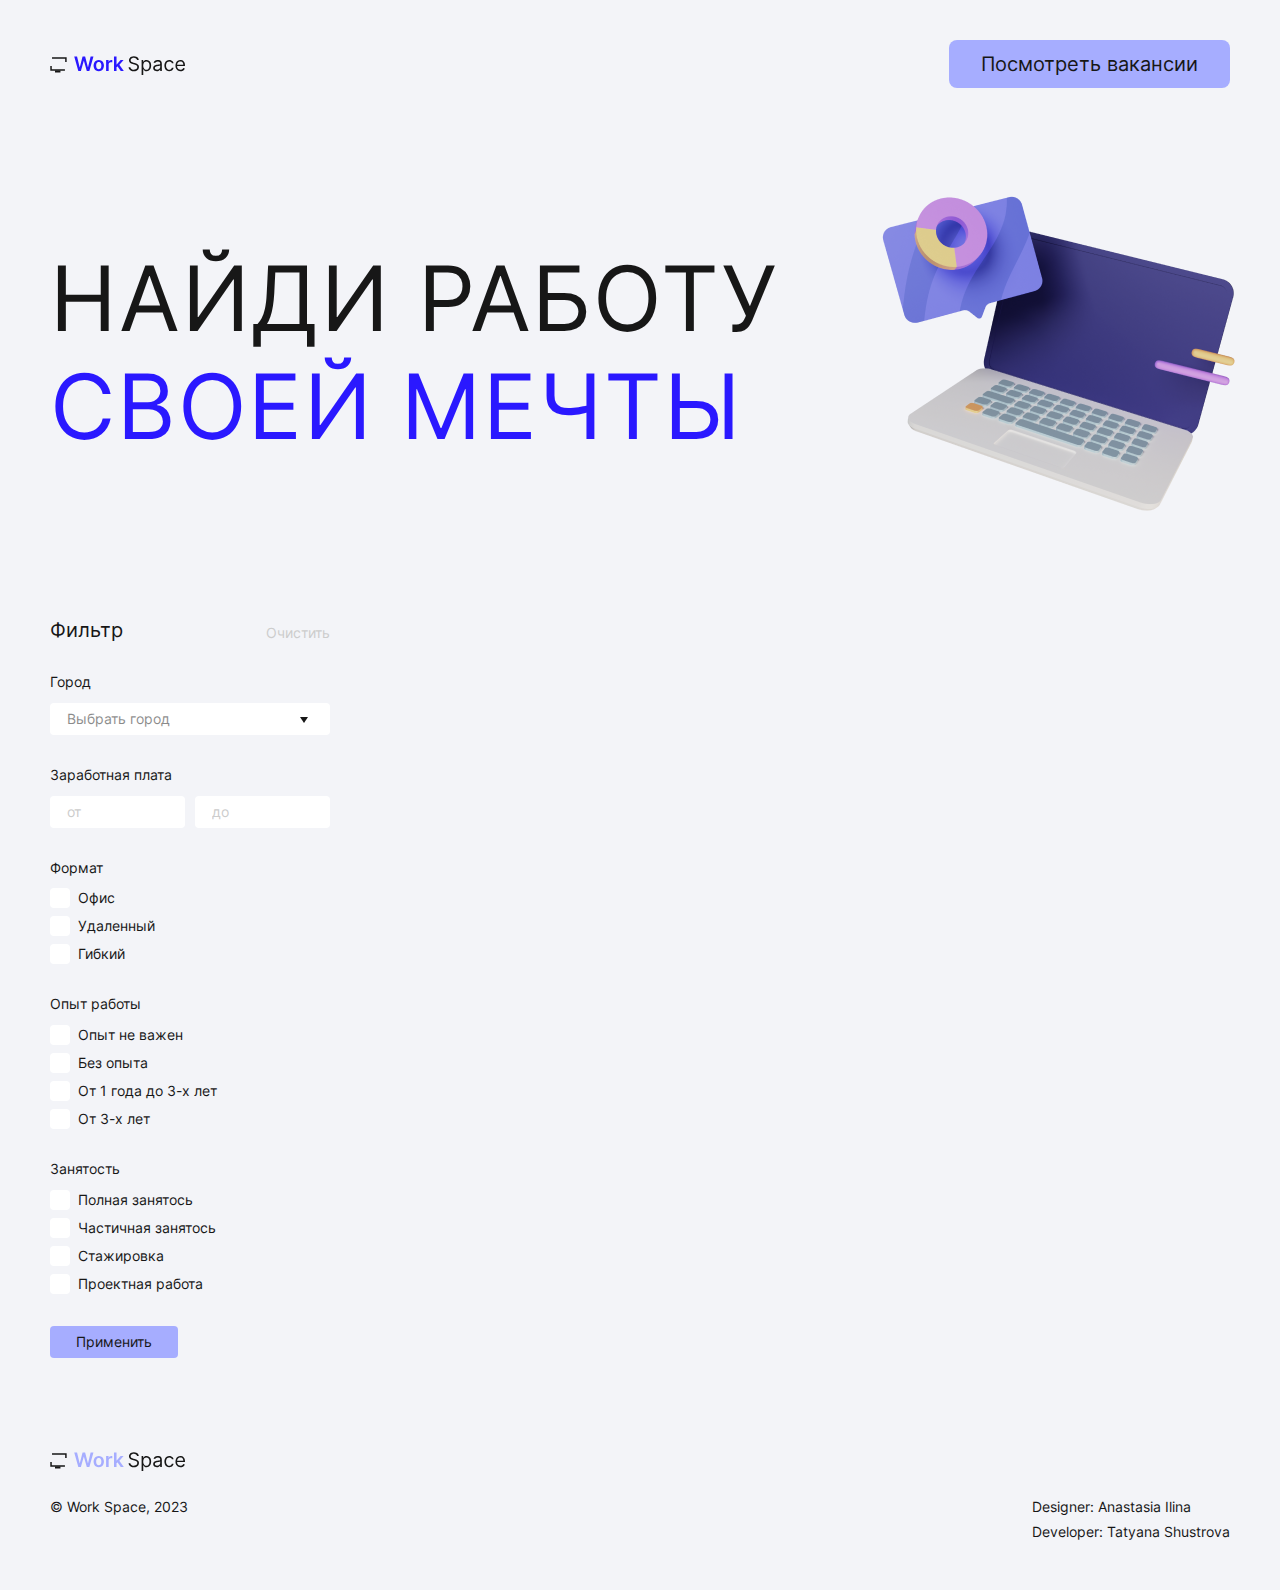
==== commit 040222d2: "реализация фильтрации, адаптив, Pixel Perfect" ====
--- a/index.html
+++ b/index.html
@@ -1,5 +1,5 @@
 <!DOCTYPE html>
-<html lang="en">
+<html lang="ru">
 <head>
   <meta charset="UTF-8">
   <meta name="viewport" content="width=device-width, initial-scale=1.0">
@@ -26,93 +26,95 @@
     </section>
 
     <div class="vacancies" id="vacancies">
-      <div class="container vacancies__container">
-        <button class="vacancies__filter-btn">Фильтр</button>
+      <div class="container">
+        <button class="vacancies__filter-btn blue-text">Фильтр</button>
+        
+        <div class="vacancies__container">
+          <section class="vacancies__filter filter">
+            <h2 class="filter__title">Фильтр</h2>
 
-        <section class="vacancies__filter filter">
-          <h2 class="filter__title">Фильтр</h2>
+            <form class="filter__form">
+              <fieldset class="filter__fieldset">
+                <legend class="filter__legend">Город</legend>
+                <select class="filter__select" name="city" id="city">
+                  <option value="">Выбрать город</option>
+                  <!-- Загрузка с сервера -->
+                </select>
+              </fieldset>
 
-          <form class="filter__form">
-            <fieldset class="filter__fieldset">
-              <legend class="filter__legend">Город</legend>
-              <select class="filter__select" name="city" id="city">
-                <option value="">Выбрать город</option>
-                <!-- Загрузка с сервера -->
-              </select>
-            </fieldset>
+              <fieldset class="filter__fieldset">
+                <legend class="filter__legend">Заработная плата</legend>
+                <div class="filter__range">
+                  <input class="filter__input" type="number" name="pay-from" placeholder="от">
+                  <input class="filter__input" type="number" name="pay-to" placeholder="до">
+                </div>
+              </fieldset>
 
-            <fieldset class="filter__fieldset">
-              <legend class="filter__legend">Заработная плата</legend>
-              <div class="filter__range">
-                <input class="filter__input" type="number" name="pay-from" placeholder="от">
-                <input class="filter__input" type="number" name="pay-to" placeholder="до">
+              <div class="filter__checkboxes">
+                <fieldset class="filter__fieldset">
+                  <legend class="filter__legend">Формат</legend>
+
+                  <label class="filter__label checkbox">
+                    <input class="checkbox__input" type="checkbox" name="format" value="Офис">Офис
+                  </label>
+                  <label class="filter__label checkbox">
+                    <input class="checkbox__input" type="checkbox" name="format" value="Удаленный">Удаленный
+                  </label>
+                  <label class="filter__label checkbox">
+                    <input class="checkbox__input" type="checkbox" name="format" value="Гибкий">Гибкий
+                  </label>
+                </fieldset>
+    
+                <fieldset class="filter__fieldset">
+                  <legend class="filter__legend">Опыт работы</legend>
+    
+                  <label class="filter__label checkbox">
+                    <input class="checkbox__input" type="checkbox" name="experience" value="Не важно">Опыт не важен
+                  </label>
+                  <label class="filter__label checkbox">
+                    <input class="checkbox__input" type="checkbox" name="experience" value="Без опыта">Без опыта
+                  </label>
+                  <label class="filter__label checkbox">
+                    <input class="checkbox__input" type="checkbox" name="experience" value="От 1 года до 3-х лет">От 1 года до 3-х лет
+                  </label>
+                  <label class="filter__label checkbox">
+                    <input class="checkbox__input" type="checkbox" name="experience" value="От 3-х лет">От 3-х лет
+                  </label>
+                </fieldset>
+                
+                <fieldset class="filter__fieldset">
+                  <legend class="filter__legend">Занятость</legend>
+    
+                  <label class="filter__label checkbox">
+                    <input class="checkbox__input" type="checkbox" name="type" value="Полная">Полная занятось
+                  </label>
+                  <label class="filter__label checkbox">
+                    <input class="checkbox__input" type="checkbox" name="type" value="Частичная">Частичная занятось
+                  </label>
+                  <label class="filter__label checkbox">
+                    <input class="checkbox__input" type="checkbox" name="type" value="Стажировка">Стажировка
+                  </label>
+                  <label class="filter__label checkbox">
+                    <input class="checkbox__input" type="checkbox" name="type" value="Проектная работа">Проектная работа
+                  </label>
+                </fieldset>
               </div>
-            </fieldset>
 
-            <div class="filter__checkboxes">
-              <fieldset class="filter__fieldset">
-                <legend class="filter__legend">Формат</legend>
+              <div class="filter__btns">
+                <button class="filter__btn" type="submit">Применить</button>
+                <button class="filter__reset" type="reset">Очистить</button>
+              </div>
+            </form>
+          </section>
 
-                <label class="filter__label checkbox">
-                  <input class="checkbox__input" type="checkbox" name="format" value="Офис">Офис
-                </label>
-                <label class="filter__label checkbox">
-                  <input class="checkbox__input" type="checkbox" name="format" value="Удаленный">Удаленный
-                </label>
-                <label class="filter__label checkbox">
-                  <input class="checkbox__input" type="checkbox" name="format" value="Гибкий">Гибкий
-                </label>
-              </fieldset>
-  
-              <fieldset class="filter__fieldset">
-                <legend class="filter__legend">Опыт работы</legend>
-  
-                <label class="filter__label checkbox">
-                  <input class="checkbox__input" type="checkbox" name="experience" value="Не важно">Не важно
-                </label>
-                <label class="filter__label checkbox">
-                  <input class="checkbox__input" type="checkbox" name="experience" value="Без опыта">Без опыта
-                </label>
-                <label class="filter__label checkbox">
-                  <input class="checkbox__input" type="checkbox" name="experience" value="От 1 года до 3-х лет">От 1 года до 3-х лет
-                </label>
-                <label class="filter__label checkbox">
-                  <input class="checkbox__input" type="checkbox" name="experience" value="От 3-х лет">От 3-х лет
-                </label>
-              </fieldset>
-              
-              <fieldset class="filter__fieldset">
-                <legend class="filter__legend">Занятость</legend>
-  
-                <label class="filter__label checkbox">
-                  <input class="checkbox__input" type="checkbox" name="type" value="Полная">Полная
-                </label>
-                <label class="filter__label checkbox">
-                  <input class="checkbox__input" type="checkbox" name="type" value="Частичная">Частичная
-                </label>
-                <label class="filter__label checkbox">
-                  <input class="checkbox__input" type="checkbox" name="type" value="Стажировка">Стажировка
-                </label>
-                <label class="filter__label checkbox">
-                  <input class="checkbox__input" type="checkbox" name="type" value="Проектная работа">Проектная работа
-                </label>
-              </fieldset>
-            </div>
+          <section class="vacancies__cards cards">
+            <h2 class="cards__title visually-hidden">Список вакансий</h2>
 
-            <div class="filter__btns">
-              <button class="filter__btn" type="submit">Применить</button>
-              <button class="filter__reset" type="reset">Очистить</button>
-            </div>
-          </form>
-        </section>
-
-        <section class="vacancies__cards cards">
-          <h2 class="cards__title visually-hidden">Список вакансий</h2>
-
-          <ul class="cards__list">
-            <!-- Выгрузка с сервера -->
-          </ul>
-        </section>
+            <ul class="cards__list">
+              <!-- Выгрузка с сервера -->
+            </ul>
+          </section>
+        </div>
       </div>
     </div>
   </main>
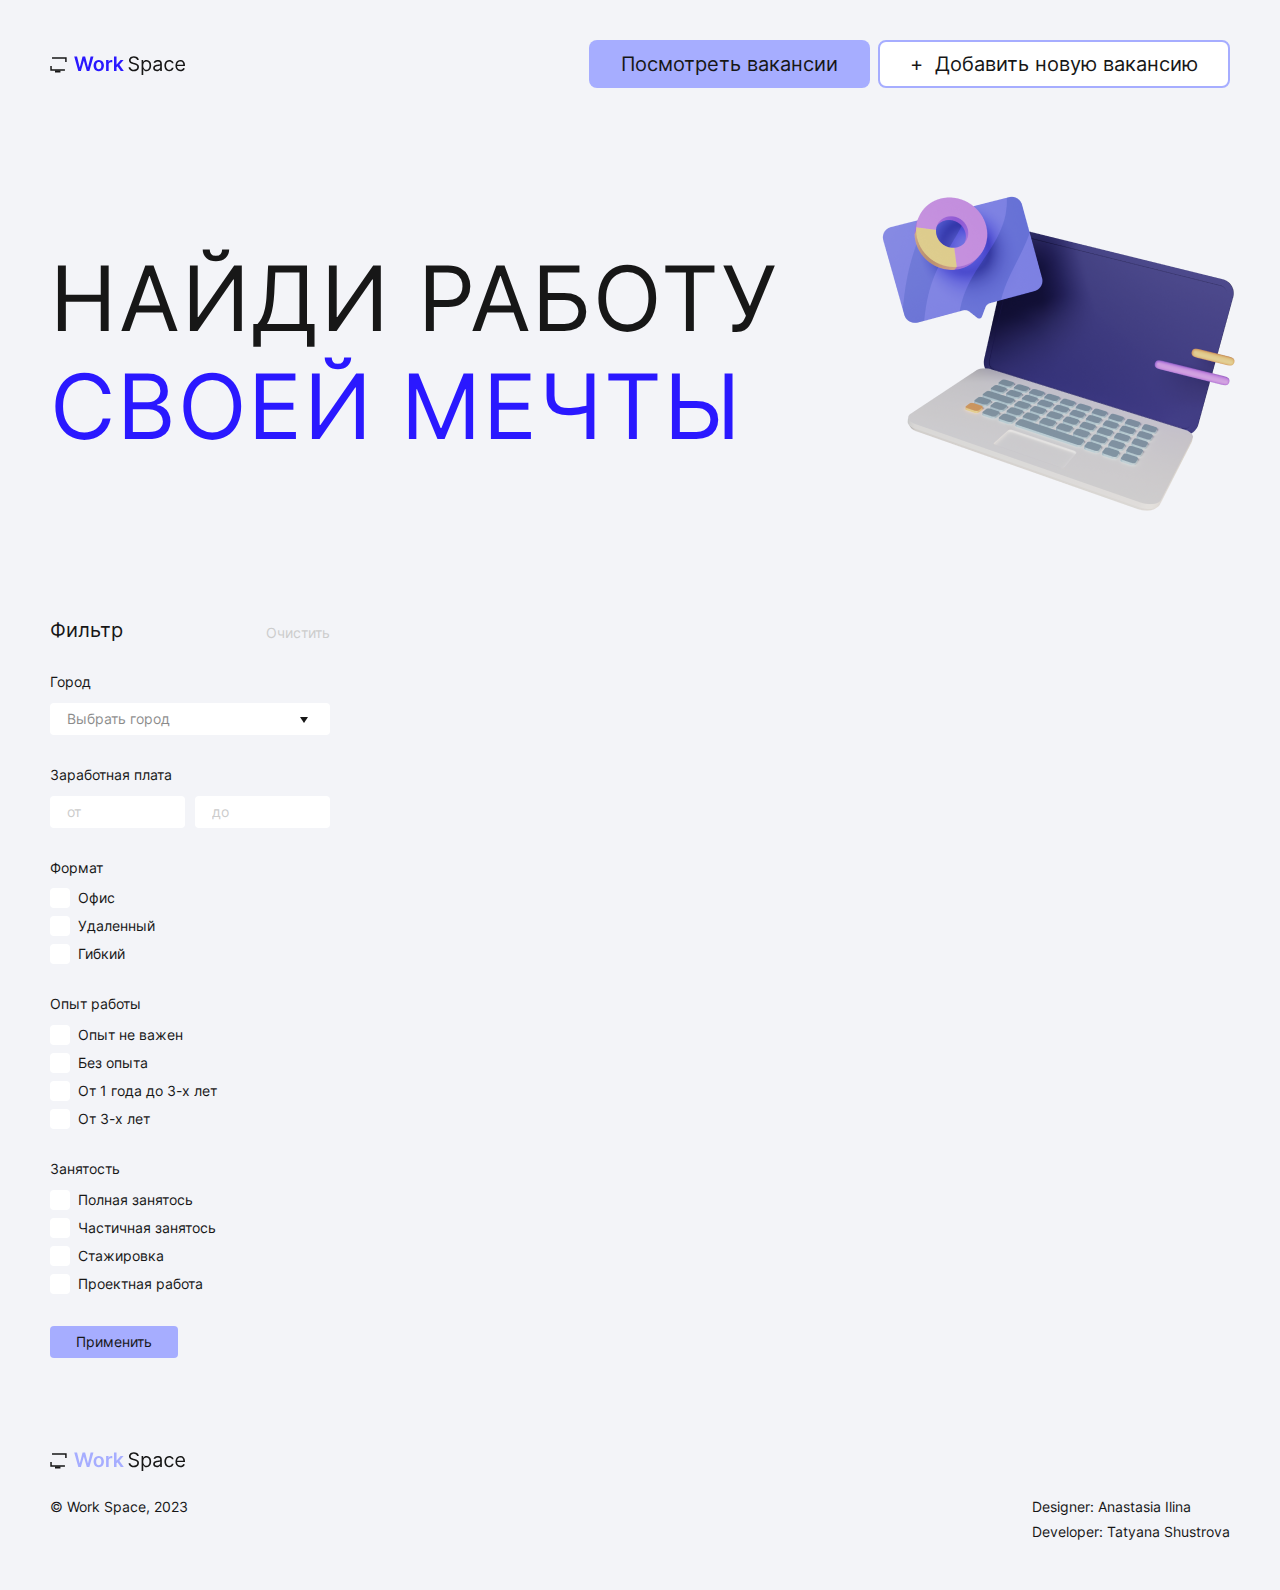
==== commit d2fd98f0: "создание кнопки добавить в хедере + pixel perfect" ====
--- a/index.html
+++ b/index.html
@@ -14,7 +14,10 @@
   <header class="header">
     <div class="container header__container">
       <img class="header__logo" src="./img/logo.svg" alt="Логотип WorkSpace" width="137" height="24">
-      <a class="header__link" href="#vacancies">Посмотреть вакансии</a>
+      <div class="header__link-wrap">
+        <a class="header__link" href="#vacancies">Посмотреть вакансии</a>
+        <a class="header__link header__link--add" href="employer.html">+&nbsp;&nbsp;Добавить новую вакансию</a>
+      </div>
     </div>
   </header>
 
@@ -69,7 +72,7 @@
                   <legend class="filter__legend">Опыт работы</legend>
     
                   <label class="filter__label checkbox">
-                    <input class="checkbox__input" type="checkbox" name="experience" value="Не важно">Опыт не важен
+                    <input class="checkbox__input" type="checkbox" name="experience" value="Опыт не важен">Опыт не важен
                   </label>
                   <label class="filter__label checkbox">
                     <input class="checkbox__input" type="checkbox" name="experience" value="Без опыта">Без опыта
@@ -86,10 +89,10 @@
                   <legend class="filter__legend">Занятость</legend>
     
                   <label class="filter__label checkbox">
-                    <input class="checkbox__input" type="checkbox" name="type" value="Полная">Полная занятось
+                    <input class="checkbox__input" type="checkbox" name="type" value="полная занятость">Полная занятось
                   </label>
                   <label class="filter__label checkbox">
-                    <input class="checkbox__input" type="checkbox" name="type" value="Частичная">Частичная занятось
+                    <input class="checkbox__input" type="checkbox" name="type" value="частичная занятость">Частичная занятось
                   </label>
                   <label class="filter__label checkbox">
                     <input class="checkbox__input" type="checkbox" name="type" value="Стажировка">Стажировка
--- a/index.css
+++ b/index.css
@@ -7,8 +7,11 @@
 @import url(./css/filter.css);
 @import url(./css/choices.css);
 @import url(./css/checkbox.css);
+@import url(./css/radio.css);
 @import url(./css/cards.css);
 @import url(./css/vacancy.css);
+@import url(./css/employer.css);
+@import url(./css/file.css);
 @import url(./css/footer.css);
 @import url(./css/modal.css);
 @import url(./css/detail.css);